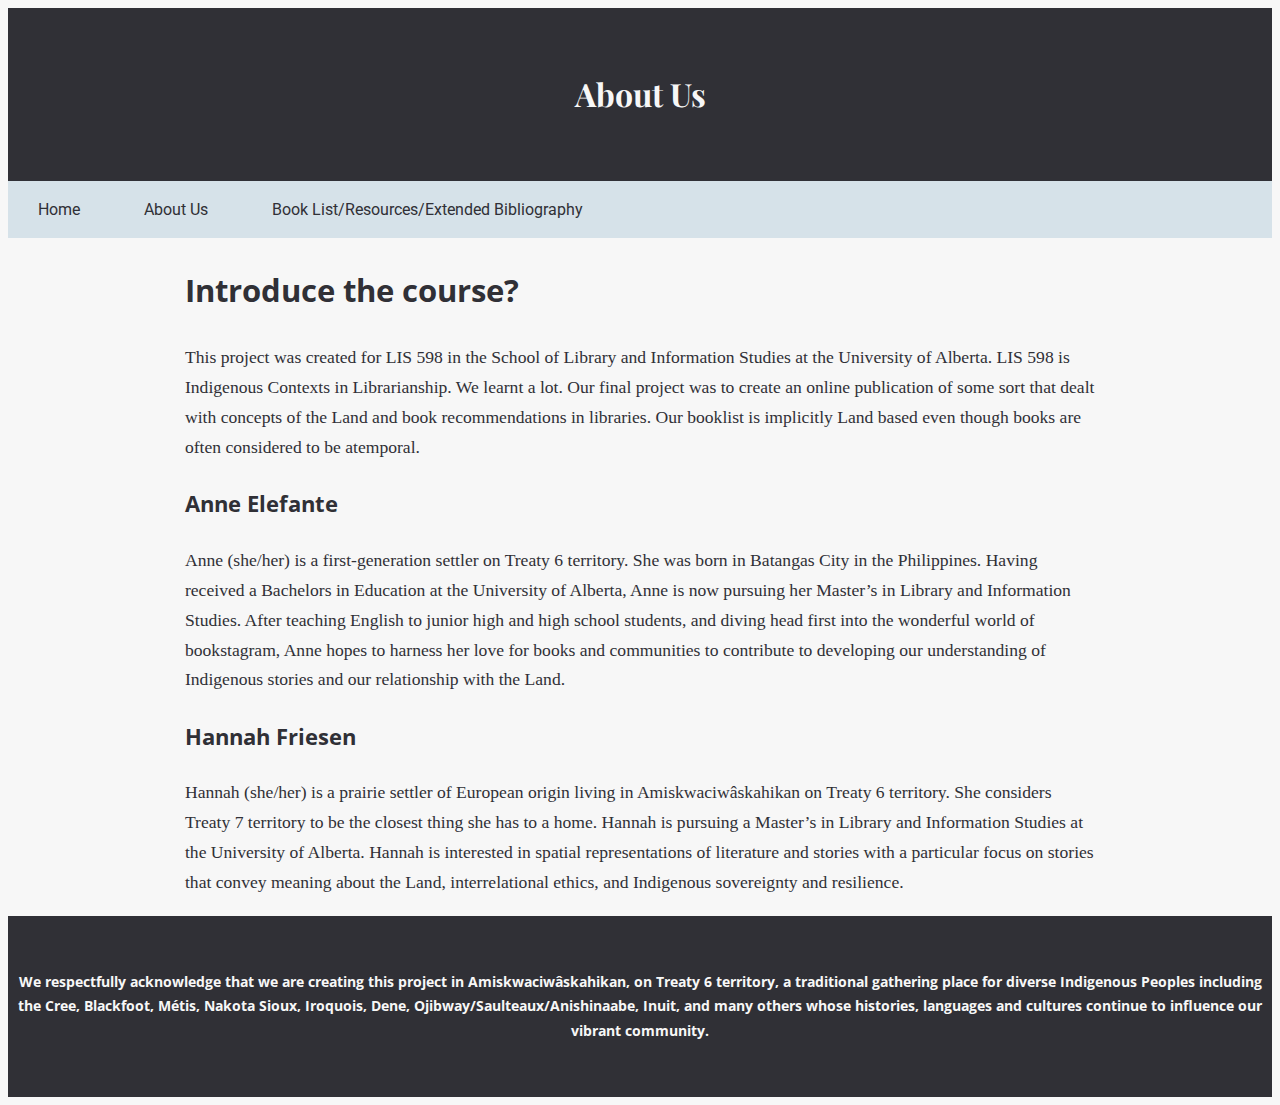
==== about.html @ 774367d7 "Add files via upload" ====
<head>
    <meta charset=utf-8>
    <title>Turtles All the Way Down: Mapping Indigenous Authorship</title>
    <link type="text/css" rel="stylesheet" href="css/styles.css" />   
	
<!--Google Fonts Are Here-->
    <link href="https://fonts.googleapis.com/css?family=Roboto&display=swap" rel="stylesheet">
    <link href="https://fonts.googleapis.com/css?family=Playfair+Display&display=swap" rel="stylesheet">
    <link href="https://fonts.googleapis.com/css?family=Open+Sans&display=swap" rel="stylesheet">
</head>

<body>

<!--Header-->
    <div class="header">
		<h1>About Us</h1>
    </div>

<!--Nav Bar-->
    <nav>
		<a href="index.html">Home</a>
		<a class="current" href="about.html">About Us</a>
		<a href="bookList.html">Book List/Resources/Extended Bibliography</a>
    </nav>

<div class="heading1">
	<h2>Introduce the course?</h2>
</div>

<p>This project was created for LIS 598 in the School of Library and Information Studies at the University of Alberta. LIS 598 is Indigenous Contexts in Librarianship. We learnt a lot. Our final project was to create an online publication of some sort that dealt with concepts of the Land and book recommendations in libraries. Our booklist is implicitly Land based even though books are often considered to be atemporal.</p>

<div class="subheading">
	<h3>Anne Elefante</h3>
</div>

<p>
	Anne (she/her) is a first-generation settler on Treaty 6 territory. She was born in Batangas City in the Philippines. Having received a Bachelors in Education at the University of Alberta, Anne is now pursuing her Master’s in Library and Information Studies. After teaching English to junior high and high school students, and diving head first into the wonderful world of bookstagram, Anne hopes to harness her love for books and communities to contribute to developing our understanding of Indigenous stories and our relationship with the Land.
</p>

<div class="subheading">
	<h3>Hannah Friesen</h3>
</div>

<p>
	Hannah (she/her) is a prairie settler of European origin living in Amiskwaciwâskahikan on Treaty 6 territory. She considers Treaty 7 territory to be the closest thing she has to a home. Hannah is pursuing a Master’s in Library and Information Studies at the University of Alberta. Hannah is interested in spatial representations of literature and stories with a particular focus on stories that convey meaning about the Land, interrelational ethics, and Indigenous sovereignty and resilience.
</p>

<!--The Footer-->
<div class="footer">
    <h4 id="treatyAckn">We respectfully acknowledge that we are creating this project in Amiskwaciwâskahikan, on Treaty 6 territory, a traditional gathering place for diverse Indigenous Peoples including the Cree, Blackfoot, Métis, Nakota Sioux, Iroquois, Dene, Ojibway/Saulteaux/Anishinaabe, Inuit, and many others whose histories, languages and cultures continue to influence our vibrant community.</h4>
</div>

</body>
---- css/styles.css ----
/************************
Big Containers
************************/

body {
	font-size: 100%;
	line-height: 1.7;
	background-color: #F7F7F7; /*Background colour for whole page*/ 
	color: #303036; /*text colour*/
}

p {
	/*text-indent: 50px;*/
	color: #303036; /*text colour*/
	padding-left: 14%;
	padding-right: 14%;
	font-size: 110%;
}

/*Links*/
a {
	color: #303036;
}

/************************
Page Title Header
************************/

.header{
	width: 100%;
	padding-top: 3%;
	padding-bottom: 3%;
	padding-left: 2%
	padding-right: 2%;
	text-align: center;
	background-color: #303036; /*Background colour for header only*/
	color: #F7F7F7; /*Text colour for header only*/
	font-size: 100%;
	font-family: 'Playfair display', serif; /*google font name goes in the ''*/
}

/************************
Navigation Bar
************************/

nav{
	width: 100%;
	background-color: #D6E2E9;
}

nav a{
	display: inline-block;
	font-family: 'Roboto', sans-serif;
	font-size: 1.0em;
	color: #303036;
	background-color: #D6E2E9;
	padding-top: 15px;
	padding-bottom: 15px;
	padding-left: 30px;
	padding-right: 30px;
	text-decoration: none;
}

nav a:visited{
	background-color: #F7F7F7;
}

/************************
Paragraph Headings
************************/

.heading1{
	margin: 0.5em 0 0.5em 0;
	padding-left: 14%;
	padding-right: 14%;
	color: #303036;
	font-family: 'Open Sans', sans-serif;
	font-size: 130%;
}

.subheading{
	margin: 0.5em 0 0.5em 0;
	padding-left: 14%;
	padding-right: 14%;
	color: #303036;
	font-family: 'Open Sans', sans-serif;
	font-size: 120%;
}

/************************
Map Formatting
************************/
#mapid { 
	display: block;
	margin-right: auto;
	margin-left: auto;
	padding-left: 20%;
	padding-right: 20%;
	padding-top: 35px;
	padding-bottom: 35px;
	height: 400px;
	max-width: 400px;
	 }

/************************
Footer
************************/
.footer{
	width: 100%;
	padding-top: 35px;
	padding-bottom: 35px;
	text-align: left;
	background-color: #303036; /*Background colour for footer only*/
	font-size: 100%;
	font-family: 'Open Sans', sans-serif; /*google font name goes in the ''*/
}

h4#treatyAckn{
	width: 100%;
	color: #f7f7f7;
	text-align: center;
	font-size: 90%;
	font-family: 'Open Sans', sans-serif;
}
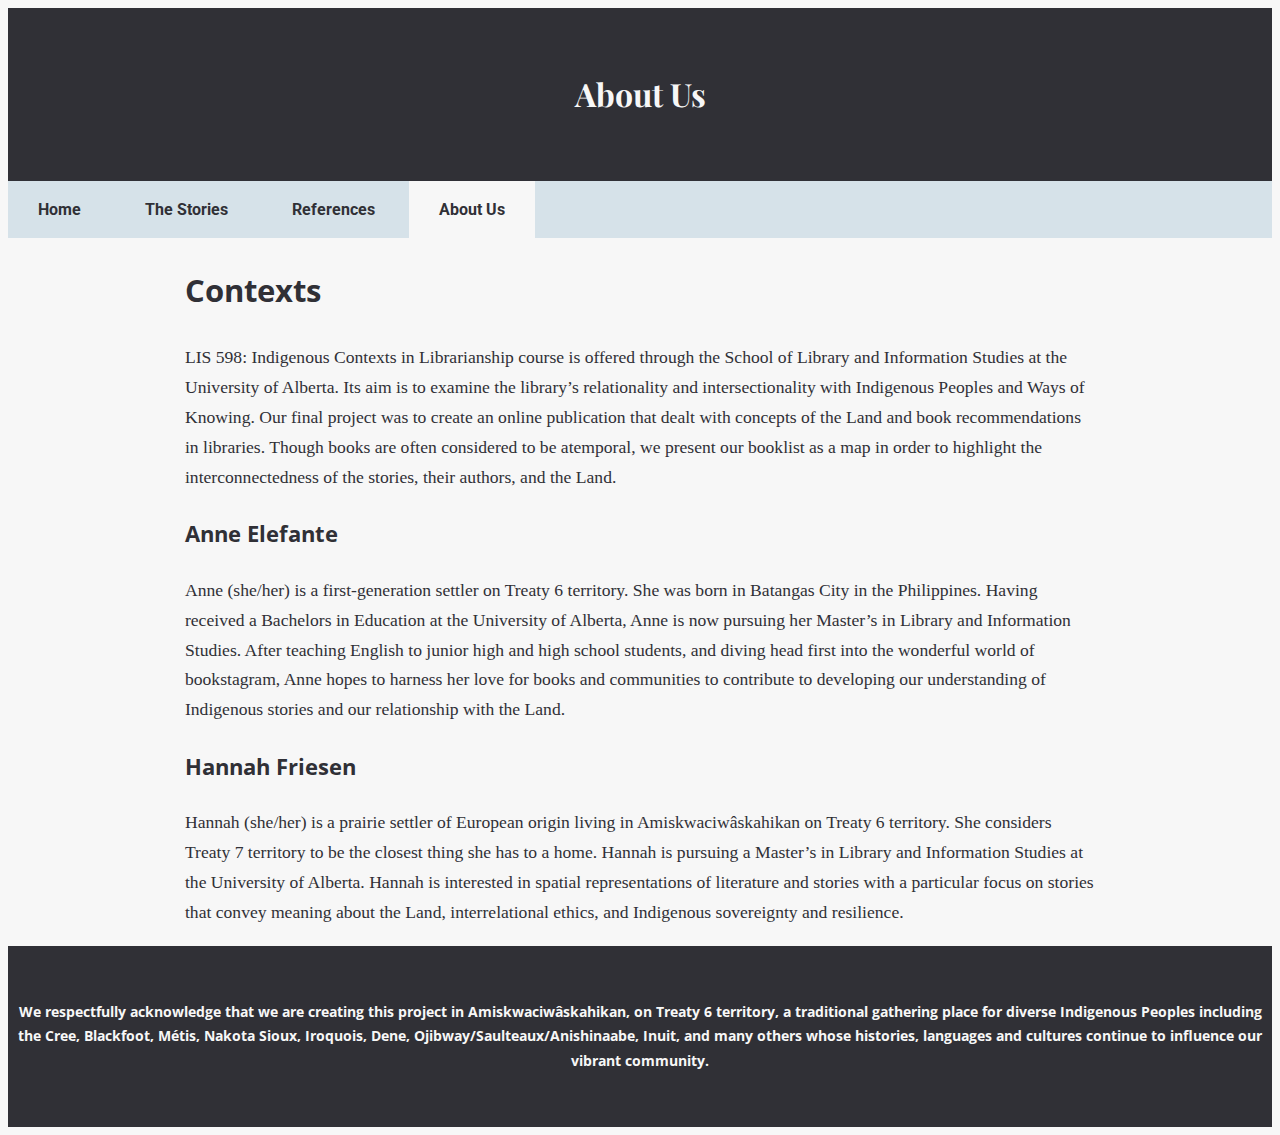
==== commit 74d67fe6: "Update about.html" ====
--- a/about.html
+++ b/about.html
@@ -1,6 +1,8 @@
+<!DOCTYPE html>
+<html lang=en>
 <head>
     <meta charset=utf-8>
-    <title>Turtles All the Way Down: Mapping Indigenous Authorship</title>
+    <title>That's All We Are: About Us</title>
     <link type="text/css" rel="stylesheet" href="css/styles.css" />   
 	
 <!--Google Fonts Are Here-->
@@ -18,16 +20,17 @@
 
 <!--Nav Bar-->
     <nav>
-		<a href="index.html">Home</a>
-		<a class="current" href="about.html">About Us</a>
-		<a href="bookList.html">Book List/Resources/Extended Bibliography</a>
+		<a href="index.html"><b>Home</b></a>
+        <a href="bookList.html"><b>The Stories</b></a>
+		<a href="ref.html"><b>References</b></a>
+        <a class="current" href="about.html"><b>About Us</b></a>
     </nav>
 
 <div class="heading1">
-	<h2>Introduce the course?</h2>
+    <h2>Contexts</h2>
 </div>
 
-<p>This project was created for LIS 598 in the School of Library and Information Studies at the University of Alberta. LIS 598 is Indigenous Contexts in Librarianship. We learnt a lot. Our final project was to create an online publication of some sort that dealt with concepts of the Land and book recommendations in libraries. Our booklist is implicitly Land based even though books are often considered to be atemporal.</p>
+<p>LIS 598: Indigenous Contexts in Librarianship course is offered through the School of Library and Information Studies at the University of Alberta. Its aim is to examine the library’s relationality and intersectionality with Indigenous Peoples and Ways of Knowing. Our final project was to create an online publication that dealt with concepts of the Land and book recommendations in libraries. Though books are often considered to be atemporal, we present our booklist as a map in order to highlight the interconnectedness of the stories, their authors, and the Land.</p>
 
 <div class="subheading">
 	<h3>Anne Elefante</h3>
@@ -50,4 +53,5 @@
     <h4 id="treatyAckn">We respectfully acknowledge that we are creating this project in Amiskwaciwâskahikan, on Treaty 6 territory, a traditional gathering place for diverse Indigenous Peoples including the Cree, Blackfoot, Métis, Nakota Sioux, Iroquois, Dene, Ojibway/Saulteaux/Anishinaabe, Inuit, and many others whose histories, languages and cultures continue to influence our vibrant community.</h4>
 </div>
 
-</body>+</body>
+</html>
--- a/css/styles.css
+++ b/css/styles.css
@@ -62,9 +62,17 @@
 }
 
 nav a:visited{
+	background-color: #D6E2E9;
+}
+
+nav a:hover{
 	background-color: #F7F7F7;
 }
 
+/*placeholder flag because this isn't working withouth !important!*/
+.current{
+	background-color: #f7f7f7 !important;
+}
 /************************
 Paragraph Headings
 ************************/
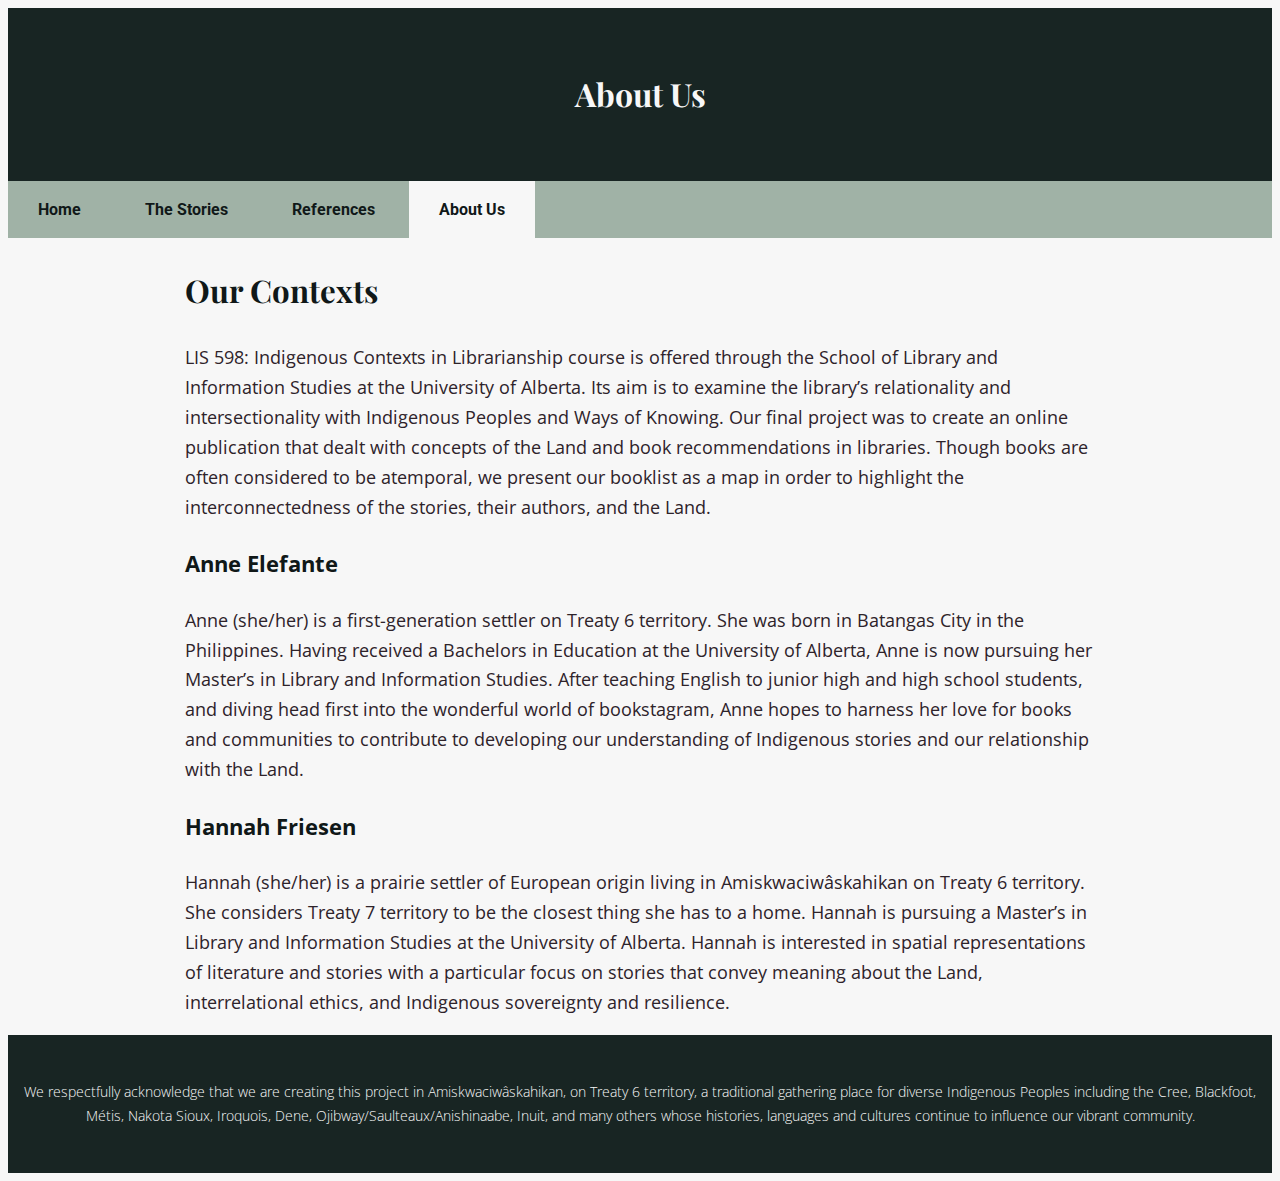
==== commit b84f7ea0: "Update about.html" ====
--- a/about.html
+++ b/about.html
@@ -27,7 +27,7 @@
     </nav>
 
 <div class="heading1">
-    <h2>Contexts</h2>
+    <h2>Our Contexts</h2>
 </div>
 
 <p>LIS 598: Indigenous Contexts in Librarianship course is offered through the School of Library and Information Studies at the University of Alberta. Its aim is to examine the library’s relationality and intersectionality with Indigenous Peoples and Ways of Knowing. Our final project was to create an online publication that dealt with concepts of the Land and book recommendations in libraries. Though books are often considered to be atemporal, we present our booklist as a map in order to highlight the interconnectedness of the stories, their authors, and the Land.</p>
--- a/css/styles.css
+++ b/css/styles.css
@@ -6,20 +6,21 @@
 	font-size: 100%;
 	line-height: 1.7;
 	background-color: #F7F7F7; /*Background colour for whole page*/ 
-	color: #303036; /*text colour*/
+	color: #2E232A; /*text colour*/
 }
 
 p {
 	/*text-indent: 50px;*/
-	color: #303036; /*text colour*/
+	color: #2E232A; /*text colour*/
 	padding-left: 14%;
 	padding-right: 14%;
 	font-size: 110%;
+	font-family: "Open Sans", sans-serif;
 }
 
 /*Links*/
 a {
-	color: #303036;
+	color: #385751;
 }
 
 /************************
@@ -33,7 +34,7 @@
 	padding-left: 2%
 	padding-right: 2%;
 	text-align: center;
-	background-color: #303036; /*Background colour for header only*/
+	background-color: #182523; /*Background colour for header only*/
 	color: #F7F7F7; /*Text colour for header only*/
 	font-size: 100%;
 	font-family: 'Playfair display', serif; /*google font name goes in the ''*/
@@ -45,15 +46,15 @@
 
 nav{
 	width: 100%;
-	background-color: #D6E2E9;
+	background-color: #A0B2A6;
 }
 
 nav a{
 	display: inline-block;
 	font-family: 'Roboto', sans-serif;
 	font-size: 1.0em;
-	color: #303036;
-	background-color: #D6E2E9;
+	color: #101818;
+	background-color: #A0B2A6;
 	padding-top: 15px;
 	padding-bottom: 15px;
 	padding-left: 30px;
@@ -62,7 +63,7 @@
 }
 
 nav a:visited{
-	background-color: #D6E2E9;
+	background-color: #A0B2A6;
 }
 
 nav a:hover{
@@ -81,8 +82,8 @@
 	margin: 0.5em 0 0.5em 0;
 	padding-left: 14%;
 	padding-right: 14%;
-	color: #303036;
-	font-family: 'Open Sans', sans-serif;
+	color: #101818;
+	font-family: 'Playfair Display', serif;
 	font-size: 130%;
 }
 
@@ -90,7 +91,7 @@
 	margin: 0.5em 0 0.5em 0;
 	padding-left: 14%;
 	padding-right: 14%;
-	color: #303036;
+	color: #101818;
 	font-family: 'Open Sans', sans-serif;
 	font-size: 120%;
 }
@@ -115,10 +116,10 @@
 ************************/
 .footer{
 	width: 100%;
-	padding-top: 35px;
-	padding-bottom: 35px;
-	text-align: left;
-	background-color: #303036; /*Background colour for footer only*/
+	padding-top: 2%;
+	padding-bottom: 2%;
+	text-align: center;
+	background-color: #182523; /*Background colour for footer only*/
 	font-size: 100%;
 	font-family: 'Open Sans', sans-serif; /*google font name goes in the ''*/
 }
@@ -129,4 +130,5 @@
 	text-align: center;
 	font-size: 90%;
 	font-family: 'Open Sans', sans-serif;
+	font-weight:lighter;
 }
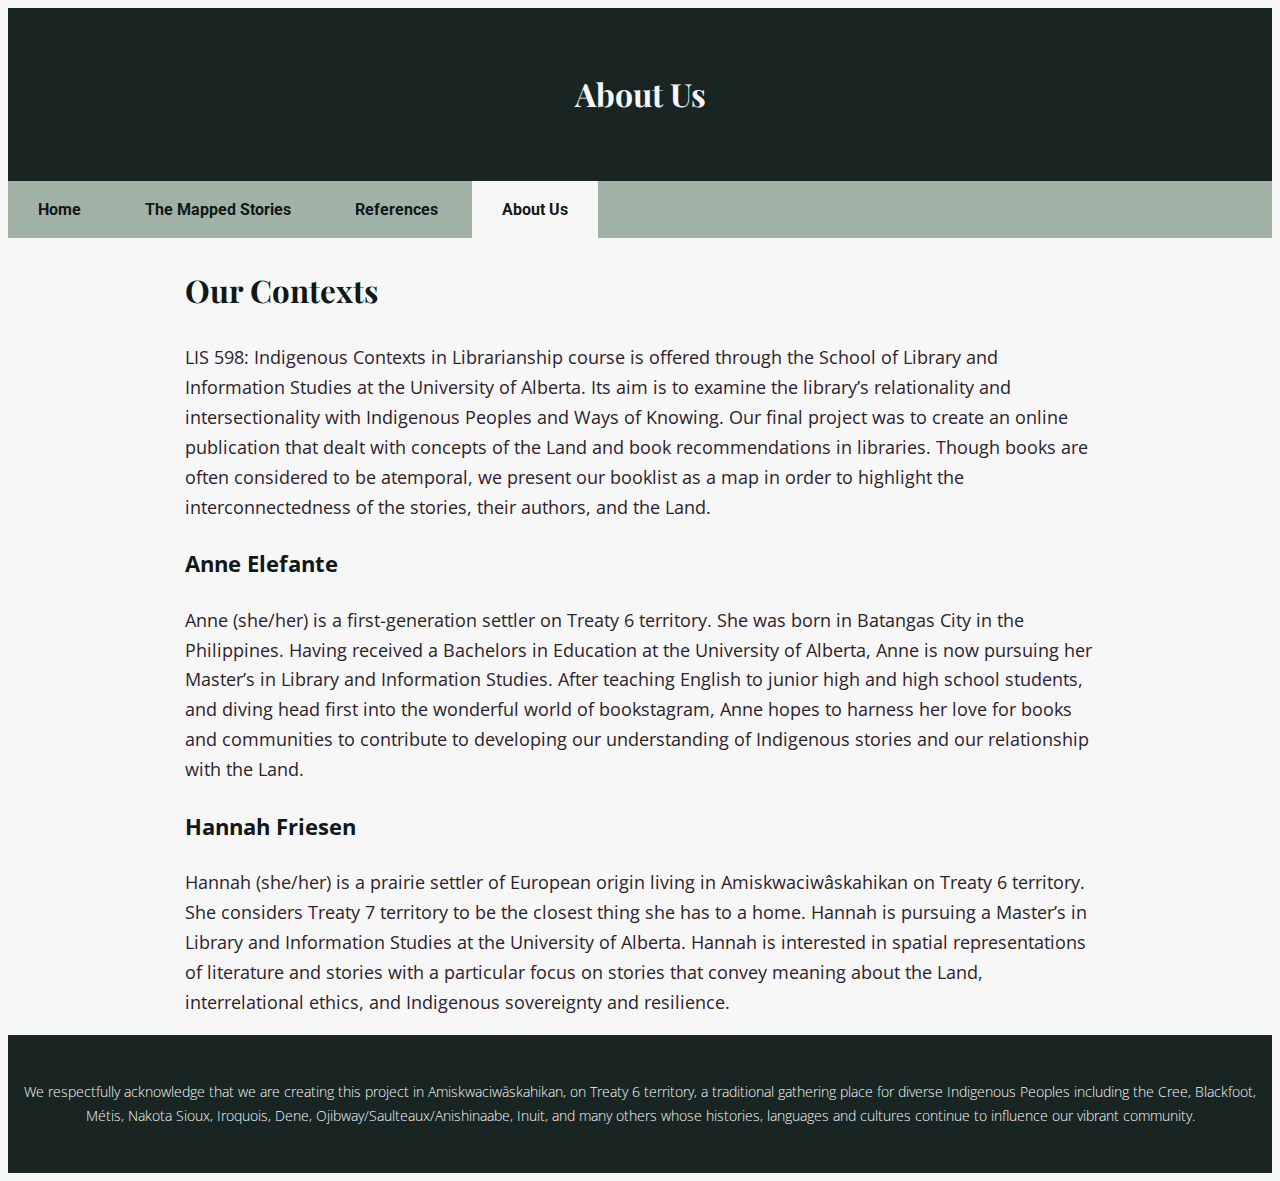
==== commit d3099fa3: "Update about.html" ====
--- a/about.html
+++ b/about.html
@@ -21,7 +21,7 @@
 <!--Nav Bar-->
     <nav>
 		<a href="index.html"><b>Home</b></a>
-        <a href="bookList.html"><b>The Stories</b></a>
+        <a href="bookList.html"><b>The Mapped Stories</b></a>
 		<a href="ref.html"><b>References</b></a>
         <a class="current" href="about.html"><b>About Us</b></a>
     </nav>
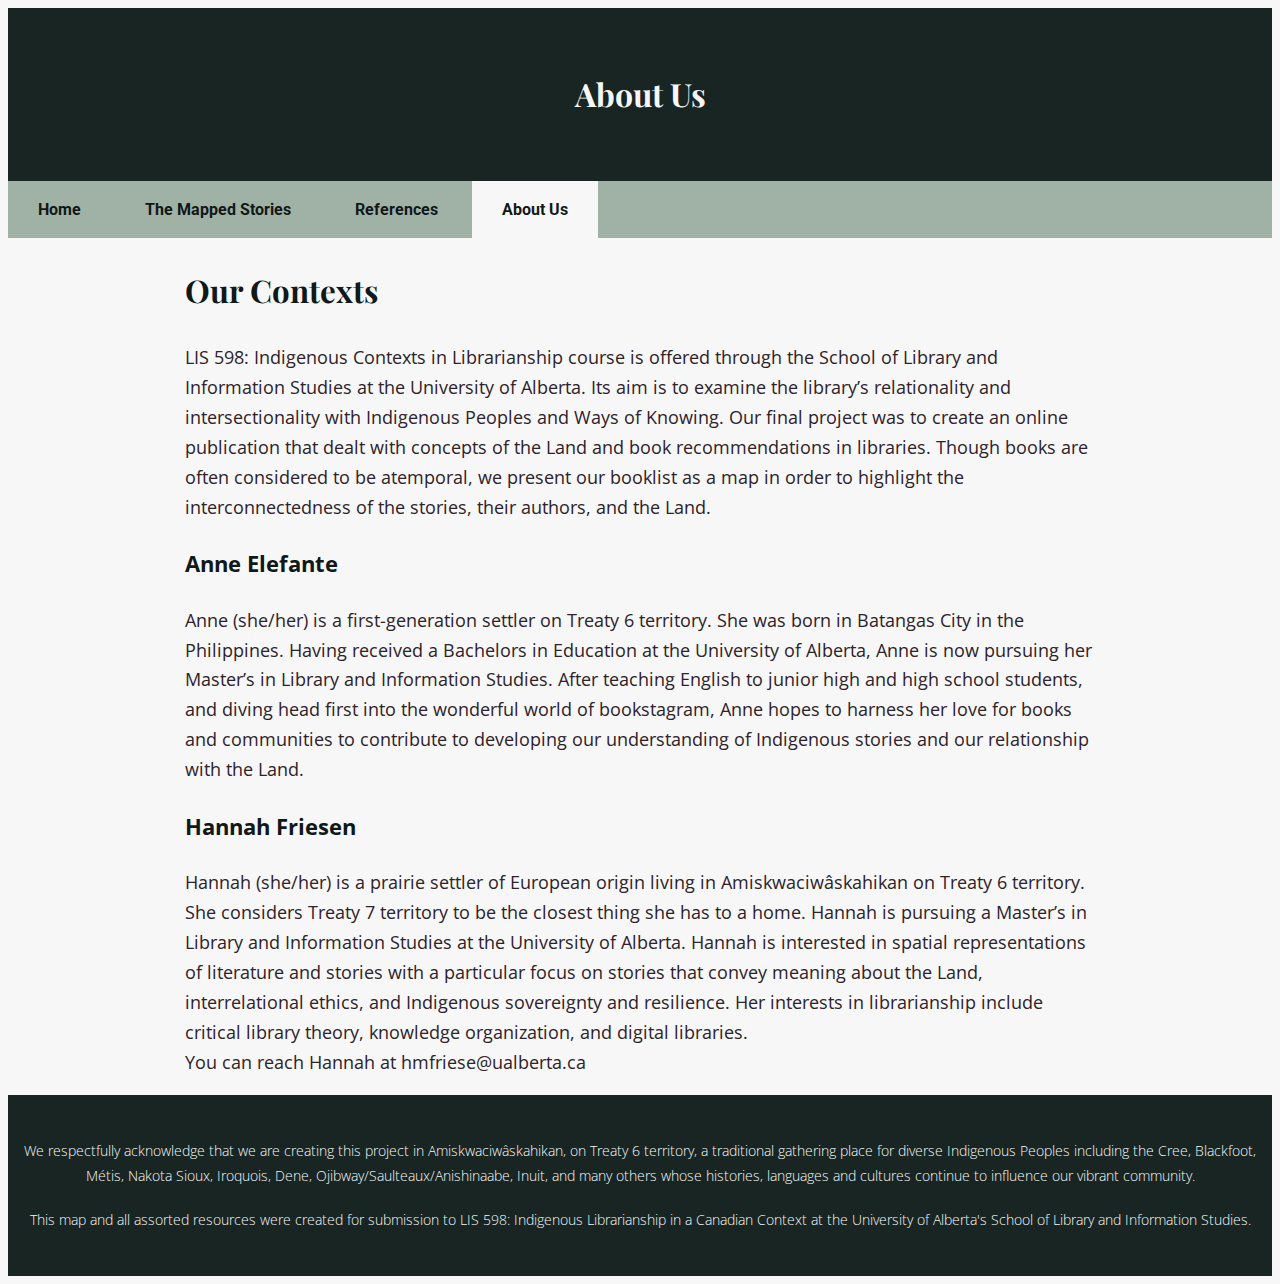
==== commit d2a14b27: "Update about.html" ====
--- a/about.html
+++ b/about.html
@@ -45,12 +45,13 @@
 </div>
 
 <p>
-	Hannah (she/her) is a prairie settler of European origin living in Amiskwaciwâskahikan on Treaty 6 territory. She considers Treaty 7 territory to be the closest thing she has to a home. Hannah is pursuing a Master’s in Library and Information Studies at the University of Alberta. Hannah is interested in spatial representations of literature and stories with a particular focus on stories that convey meaning about the Land, interrelational ethics, and Indigenous sovereignty and resilience.
+	Hannah (she/her) is a prairie settler of European origin living in Amiskwaciwâskahikan on Treaty 6 territory. She considers Treaty 7 territory to be the closest thing she has to a home. Hannah is pursuing a Master’s in Library and Information Studies at the University of Alberta. Hannah is interested in spatial representations of literature and stories with a particular focus on stories that convey meaning about the Land, interrelational ethics, and Indigenous sovereignty and resilience. Her interests in librarianship include critical library theory, knowledge organization, and digital libraries.<br>You can reach Hannah at hmfriese@ualberta.ca
 </p>
 
 <!--The Footer-->
 <div class="footer">
     <h4 id="treatyAckn">We respectfully acknowledge that we are creating this project in Amiskwaciwâskahikan, on Treaty 6 territory, a traditional gathering place for diverse Indigenous Peoples including the Cree, Blackfoot, Métis, Nakota Sioux, Iroquois, Dene, Ojibway/Saulteaux/Anishinaabe, Inuit, and many others whose histories, languages and cultures continue to influence our vibrant community.</h4>
+    <h4 id="treatyAckn">This map and all assorted resources were created for submission to LIS 598: Indigenous Librarianship in a Canadian Context at the University of Alberta's School of Library and Information Studies.</h4>
 </div>
 
 </body>
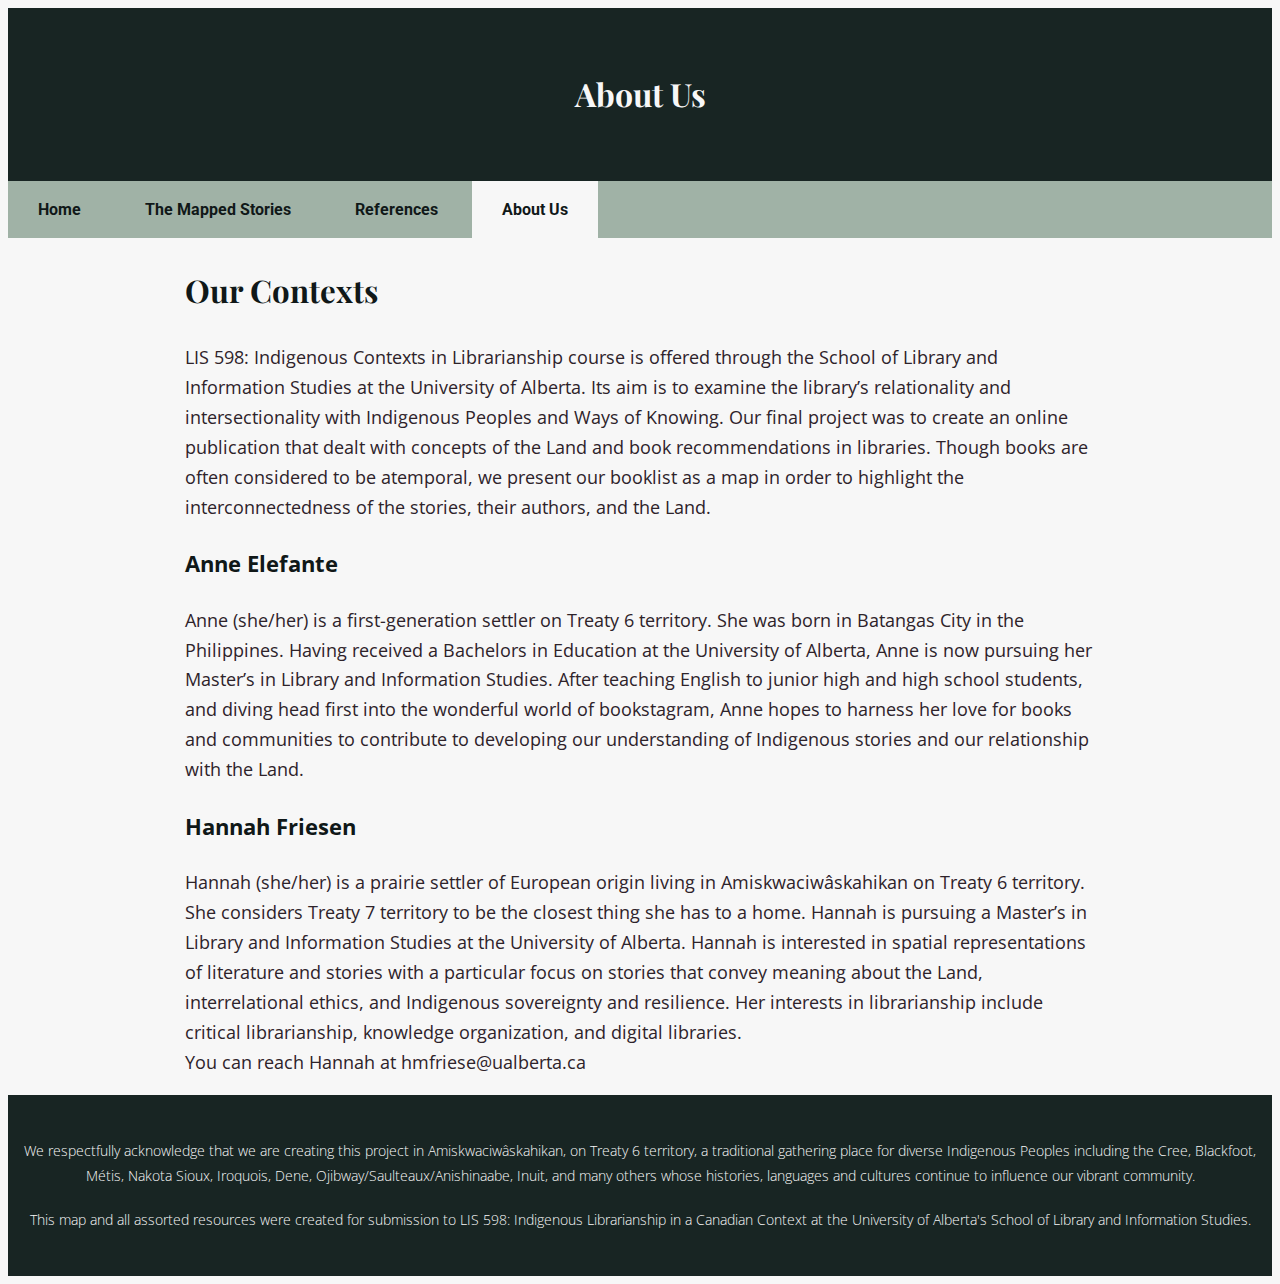
==== commit bd6deed2: "Update about.html" ====
--- a/about.html
+++ b/about.html
@@ -45,7 +45,7 @@
 </div>
 
 <p>
-	Hannah (she/her) is a prairie settler of European origin living in Amiskwaciwâskahikan on Treaty 6 territory. She considers Treaty 7 territory to be the closest thing she has to a home. Hannah is pursuing a Master’s in Library and Information Studies at the University of Alberta. Hannah is interested in spatial representations of literature and stories with a particular focus on stories that convey meaning about the Land, interrelational ethics, and Indigenous sovereignty and resilience. Her interests in librarianship include critical library theory, knowledge organization, and digital libraries.<br>You can reach Hannah at hmfriese@ualberta.ca
+	Hannah (she/her) is a prairie settler of European origin living in Amiskwaciwâskahikan on Treaty 6 territory. She considers Treaty 7 territory to be the closest thing she has to a home. Hannah is pursuing a Master’s in Library and Information Studies at the University of Alberta. Hannah is interested in spatial representations of literature and stories with a particular focus on stories that convey meaning about the Land, interrelational ethics, and Indigenous sovereignty and resilience. Her interests in librarianship include critical librarianship, knowledge organization, and digital libraries.<br>You can reach Hannah at hmfriese@ualberta.ca
 </p>
 
 <!--The Footer-->
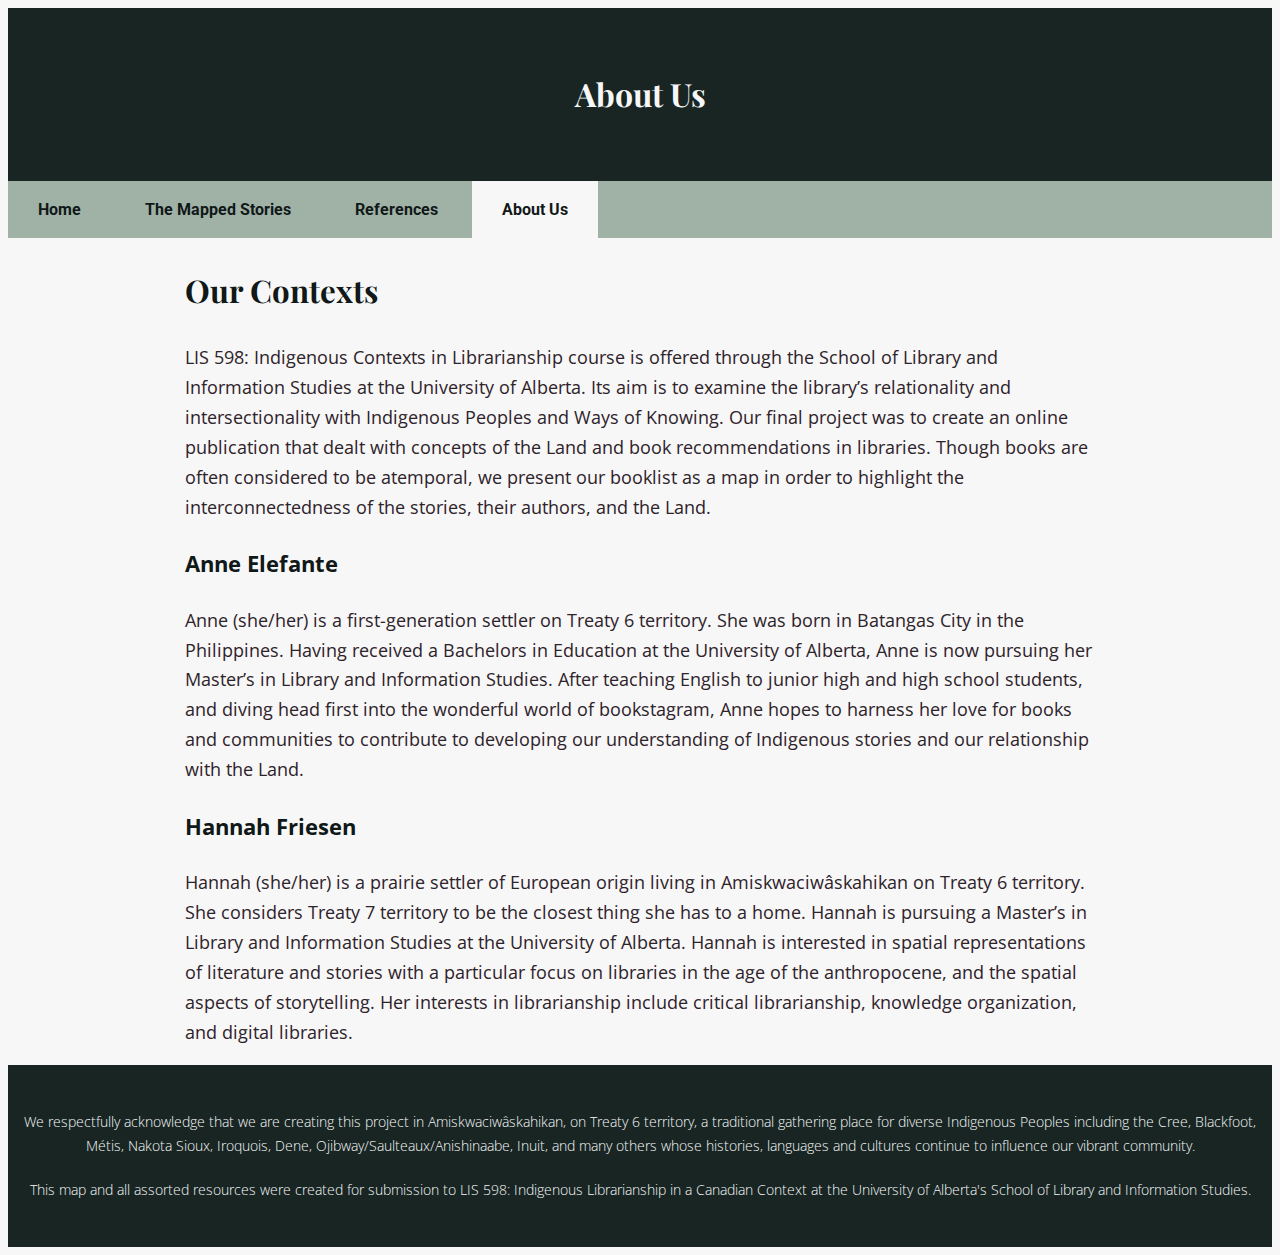
==== commit 47239db7: "Update about.html" ====
--- a/about.html
+++ b/about.html
@@ -45,7 +45,7 @@
 </div>
 
 <p>
-	Hannah (she/her) is a prairie settler of European origin living in Amiskwaciwâskahikan on Treaty 6 territory. She considers Treaty 7 territory to be the closest thing she has to a home. Hannah is pursuing a Master’s in Library and Information Studies at the University of Alberta. Hannah is interested in spatial representations of literature and stories with a particular focus on stories that convey meaning about the Land, interrelational ethics, and Indigenous sovereignty and resilience. Her interests in librarianship include critical librarianship, knowledge organization, and digital libraries.<br>You can reach Hannah at hmfriese@ualberta.ca
+	Hannah (she/her) is a prairie settler of European origin living in Amiskwaciwâskahikan on Treaty 6 territory. She considers Treaty 7 territory to be the closest thing she has to a home. Hannah is pursuing a Master’s in Library and Information Studies at the University of Alberta. Hannah is interested in spatial representations of literature and stories with a particular focus on libraries in the age of the anthropocene, and the spatial aspects of storytelling. Her interests in librarianship include critical librarianship, knowledge organization, and digital libraries.
 </p>
 
 <!--The Footer-->
